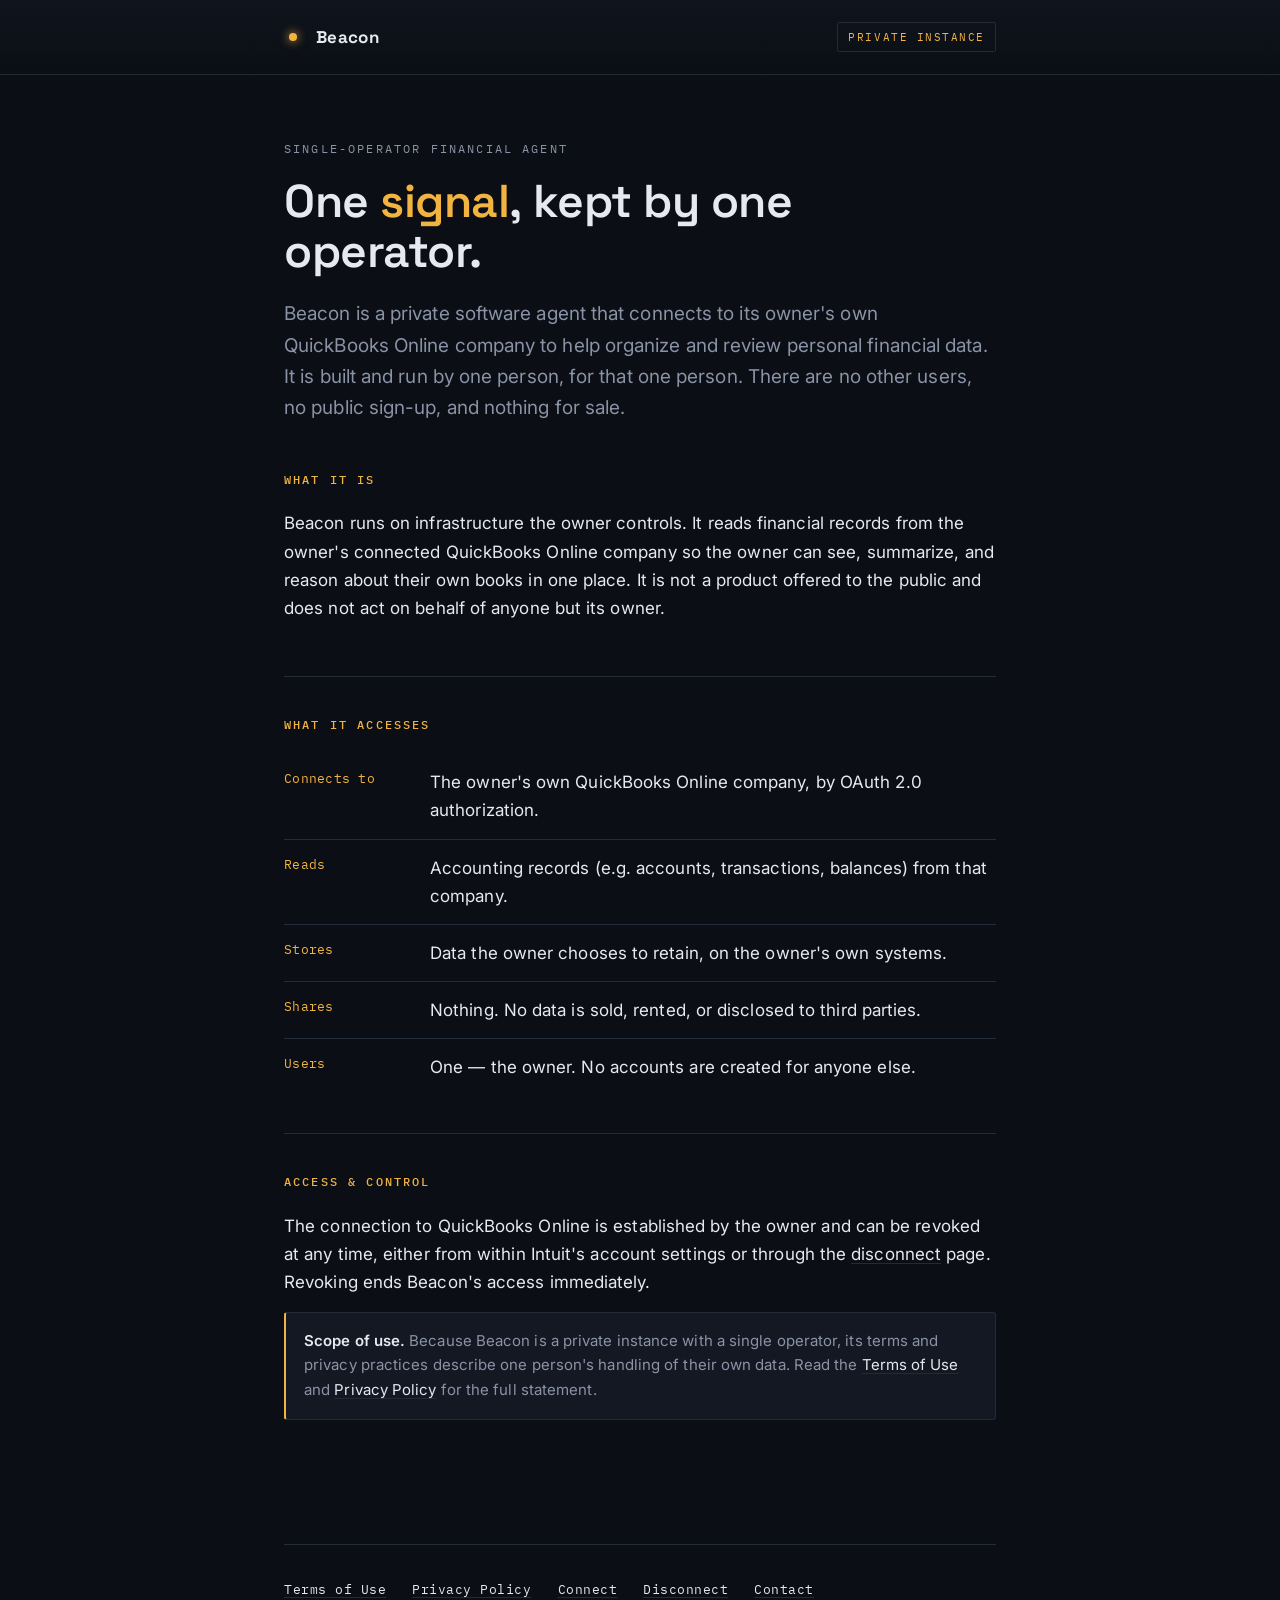
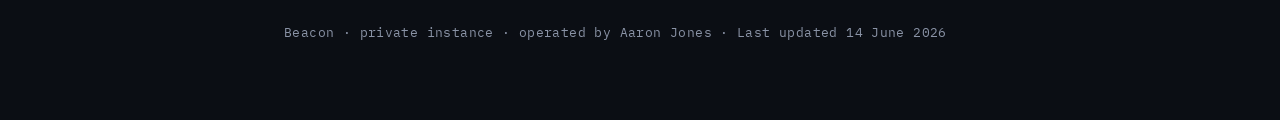
==== index.html @ 0bfb26af "Add files via upload" ====
<!DOCTYPE html>
<html lang="en">
<head>
<meta charset="utf-8">
<meta name="viewport" content="width=device-width, initial-scale=1">
<title>Beacon — private finance agent</title>
<meta name="description" content="Beacon is a private, single-operator software agent that connects to its owner's own QuickBooks Online company to assist with personal financial management.">
<link rel="stylesheet" href="style.css">
</head>
<body>

<header class="top">
  <div class="top-inner">
    <span class="beacon" aria-hidden="true"><span class="ring"></span><span class="core"></span></span>
    <span class="wordmark">Beacon</span>
    <span class="tag">Private&nbsp;instance</span>
  </div>
</header>

<div class="wrap">
<main>
  <p class="eyebrow">Single-operator financial agent</p>
  <h1>One <span class="lit">signal</span>, kept by one operator.</h1>
  <p class="lede">Beacon is a private software agent that connects to its owner's own QuickBooks&nbsp;Online company to help organize and review personal financial data. It is built and run by one person, for that one person. There are no other users, no public sign-up, and nothing for sale.</p>

  <section>
    <h2>What it is</h2>
    <p>Beacon runs on infrastructure the owner controls. It reads financial records from the owner's connected QuickBooks Online company so the owner can see, summarize, and reason about their own books in one place. It is not a product offered to the public and does not act on behalf of anyone but its owner.</p>
  </section>

  <section>
    <h2>What it accesses</h2>
    <ul class="spec">
      <li><span class="k">Connects to</span><span class="v">The owner's own QuickBooks Online company, by OAuth&nbsp;2.0 authorization.</span></li>
      <li><span class="k">Reads</span><span class="v">Accounting records (e.g. accounts, transactions, balances) from that company.</span></li>
      <li><span class="k">Stores</span><span class="v">Data the owner chooses to retain, on the owner's own systems.</span></li>
      <li><span class="k">Shares</span><span class="v">Nothing. No data is sold, rented, or disclosed to third parties.</span></li>
      <li><span class="k">Users</span><span class="v">One — the owner. No accounts are created for anyone else.</span></li>
    </ul>
  </section>

  <section>
    <h2>Access &amp; control</h2>
    <p>The connection to QuickBooks Online is established by the owner and can be revoked at any time, either from within Intuit's account settings or through the <a href="disconnect.html">disconnect</a> page. Revoking ends Beacon's access immediately.</p>
    <p class="note"><strong>Scope of use.</strong> Because Beacon is a private instance with a single operator, its terms and privacy practices describe one person's handling of their own data. Read the <a href="eula.html">Terms of Use</a> and <a href="privacy.html">Privacy Policy</a> for the full statement.</p>
  </section>
</main>

<footer>
  <div class="foot-links">
    <a href="eula.html">Terms&nbsp;of&nbsp;Use</a>
    <a href="privacy.html">Privacy&nbsp;Policy</a>
    <a href="connect.html">Connect</a>
    <a href="disconnect.html">Disconnect</a>
    <a href="mailto:idealimagellc@gmail.com">Contact</a>
  </div>
  <p class="foot-meta">Beacon · private instance · operated by Aaron Jones · Last updated 14 June 2026</p>
</footer>
</div>

</body>
</html>
---- style.css ----
/* Beacon — private instance site
   Palette:  ink #0B0E14 · surface #131823 · hairline #232A38
             text #E6E9EF · muted #8A93A6 · signal #F2B441
   Type:     Space Grotesk (display) · Inter (body) · IBM Plex Mono (utility) */

@import url('https://fonts.googleapis.com/css2?family=Inter:wght@400;500;600&family=IBM+Plex+Mono:wght@400;500&family=Space+Grotesk:wght@500;600;700&display=swap');

:root{
  --ink:#0B0E14;
  --surface:#131823;
  --surface-2:#0F141D;
  --hairline:#232A38;
  --text:#E6E9EF;
  --muted:#8A93A6;
  --signal:#F2B441;
  --signal-dim:rgba(242,180,65,.14);
  --maxw:760px;
}

*{box-sizing:border-box;}
html{-webkit-text-size-adjust:100%;}
body{
  margin:0;
  background:var(--ink);
  color:var(--text);
  font-family:'Inter',system-ui,-apple-system,sans-serif;
  font-size:17px;
  line-height:1.65;
  letter-spacing:.005em;
  -webkit-font-smoothing:antialiased;
}

.wrap{max-width:var(--maxw);margin:0 auto;padding:0 24px;}

/* ---- top bar / beacon mark ---- */
header.top{
  border-bottom:1px solid var(--hairline);
  background:linear-gradient(180deg,var(--surface-2),transparent);
}
.top-inner{
  max-width:var(--maxw);margin:0 auto;padding:22px 24px;
  display:flex;align-items:center;gap:14px;
}
.beacon{
  position:relative;width:18px;height:18px;flex:none;
}
.beacon .core{
  position:absolute;inset:5px;border-radius:50%;
  background:var(--signal);
  box-shadow:0 0 10px 1px rgba(242,180,65,.7);
}
.beacon .ring{
  position:absolute;inset:0;border-radius:50%;
  border:1px solid var(--signal);
  opacity:0;
  animation:pulse 3.4s ease-out infinite;
}
@keyframes pulse{
  0%{transform:scale(.4);opacity:.8;}
  70%{opacity:0;}
  100%{transform:scale(1.9);opacity:0;}
}
.wordmark{
  font-family:'Space Grotesk',sans-serif;
  font-weight:700;font-size:17px;letter-spacing:.02em;
}
.tag{
  margin-left:auto;
  font-family:'IBM Plex Mono',monospace;
  font-size:11px;letter-spacing:.14em;text-transform:uppercase;
  color:var(--signal);
  border:1px solid var(--hairline);
  padding:5px 10px;border-radius:2px;
}

/* ---- hero ---- */
main{padding:64px 0 40px;}
.eyebrow{
  font-family:'IBM Plex Mono',monospace;
  font-size:12px;letter-spacing:.18em;text-transform:uppercase;
  color:var(--muted);margin:0 0 18px;
}
h1{
  font-family:'Space Grotesk',sans-serif;
  font-weight:600;
  font-size:clamp(30px,6vw,46px);
  line-height:1.08;letter-spacing:-.01em;
  margin:0 0 22px;
}
h1 .lit{color:var(--signal);}
.lede{font-size:19px;color:var(--muted);max-width:60ch;margin:0 0 8px;}

/* ---- sections ---- */
section{padding:38px 0;border-top:1px solid var(--hairline);}
section:first-of-type{border-top:none;}
h2{
  font-family:'IBM Plex Mono',monospace;
  font-weight:500;font-size:12px;letter-spacing:.18em;text-transform:uppercase;
  color:var(--signal);margin:0 0 20px;
}
h3{
  font-family:'Space Grotesk',sans-serif;
  font-weight:600;font-size:20px;margin:30px 0 10px;letter-spacing:-.01em;
}
p{margin:0 0 16px;}
.muted{color:var(--muted);}
a{color:var(--text);text-decoration:underline;text-decoration-color:var(--hairline);text-underline-offset:3px;}
a:hover{text-decoration-color:var(--signal);color:var(--signal);}

ul.spec{list-style:none;padding:0;margin:0;}
ul.spec li{
  display:flex;gap:16px;padding:14px 0;border-bottom:1px solid var(--hairline);
}
ul.spec li:last-child{border-bottom:none;}
ul.spec .k{
  font-family:'IBM Plex Mono',monospace;font-size:13px;color:var(--signal);
  flex:none;width:130px;letter-spacing:.02em;
}
ul.spec .v{color:var(--text);}

.note{
  background:var(--surface);
  border:1px solid var(--hairline);
  border-left:2px solid var(--signal);
  padding:16px 18px;border-radius:3px;
  font-size:15px;color:var(--muted);
}
.note strong{color:var(--text);font-weight:600;}

/* legal documents */
.doc h2{margin-top:34px;color:var(--text);
  font-family:'Space Grotesk',sans-serif;font-size:19px;
  letter-spacing:-.01em;text-transform:none;font-weight:600;}
.doc h2:first-of-type{margin-top:0;}
.doc p,.doc li{font-size:16px;color:#C9CFDB;}
.doc ul{padding-left:20px;}
.doc li{margin-bottom:8px;}
.fill{color:var(--signal);font-family:'IBM Plex Mono',monospace;font-size:.92em;}

/* ---- footer ---- */
footer{
  border-top:1px solid var(--hairline);
  margin-top:30px;padding:34px 0 60px;
}
.foot-links{
  display:flex;flex-wrap:wrap;gap:10px 26px;
  font-family:'IBM Plex Mono',monospace;font-size:13px;letter-spacing:.04em;
  margin-bottom:22px;
}
.foot-meta{font-size:13px;color:var(--muted);font-family:'IBM Plex Mono',monospace;letter-spacing:.03em;}
.back{
  font-family:'IBM Plex Mono',monospace;font-size:13px;
  display:inline-block;margin-bottom:30px;color:var(--muted);
}

@media (max-width:560px){
  body{font-size:16px;}
  ul.spec li{flex-direction:column;gap:4px;}
  ul.spec .k{width:auto;}
}

@media (prefers-reduced-motion:reduce){
  .beacon .ring{animation:none;}
}

:focus-visible{outline:2px solid var(--signal);outline-offset:3px;border-radius:2px;}
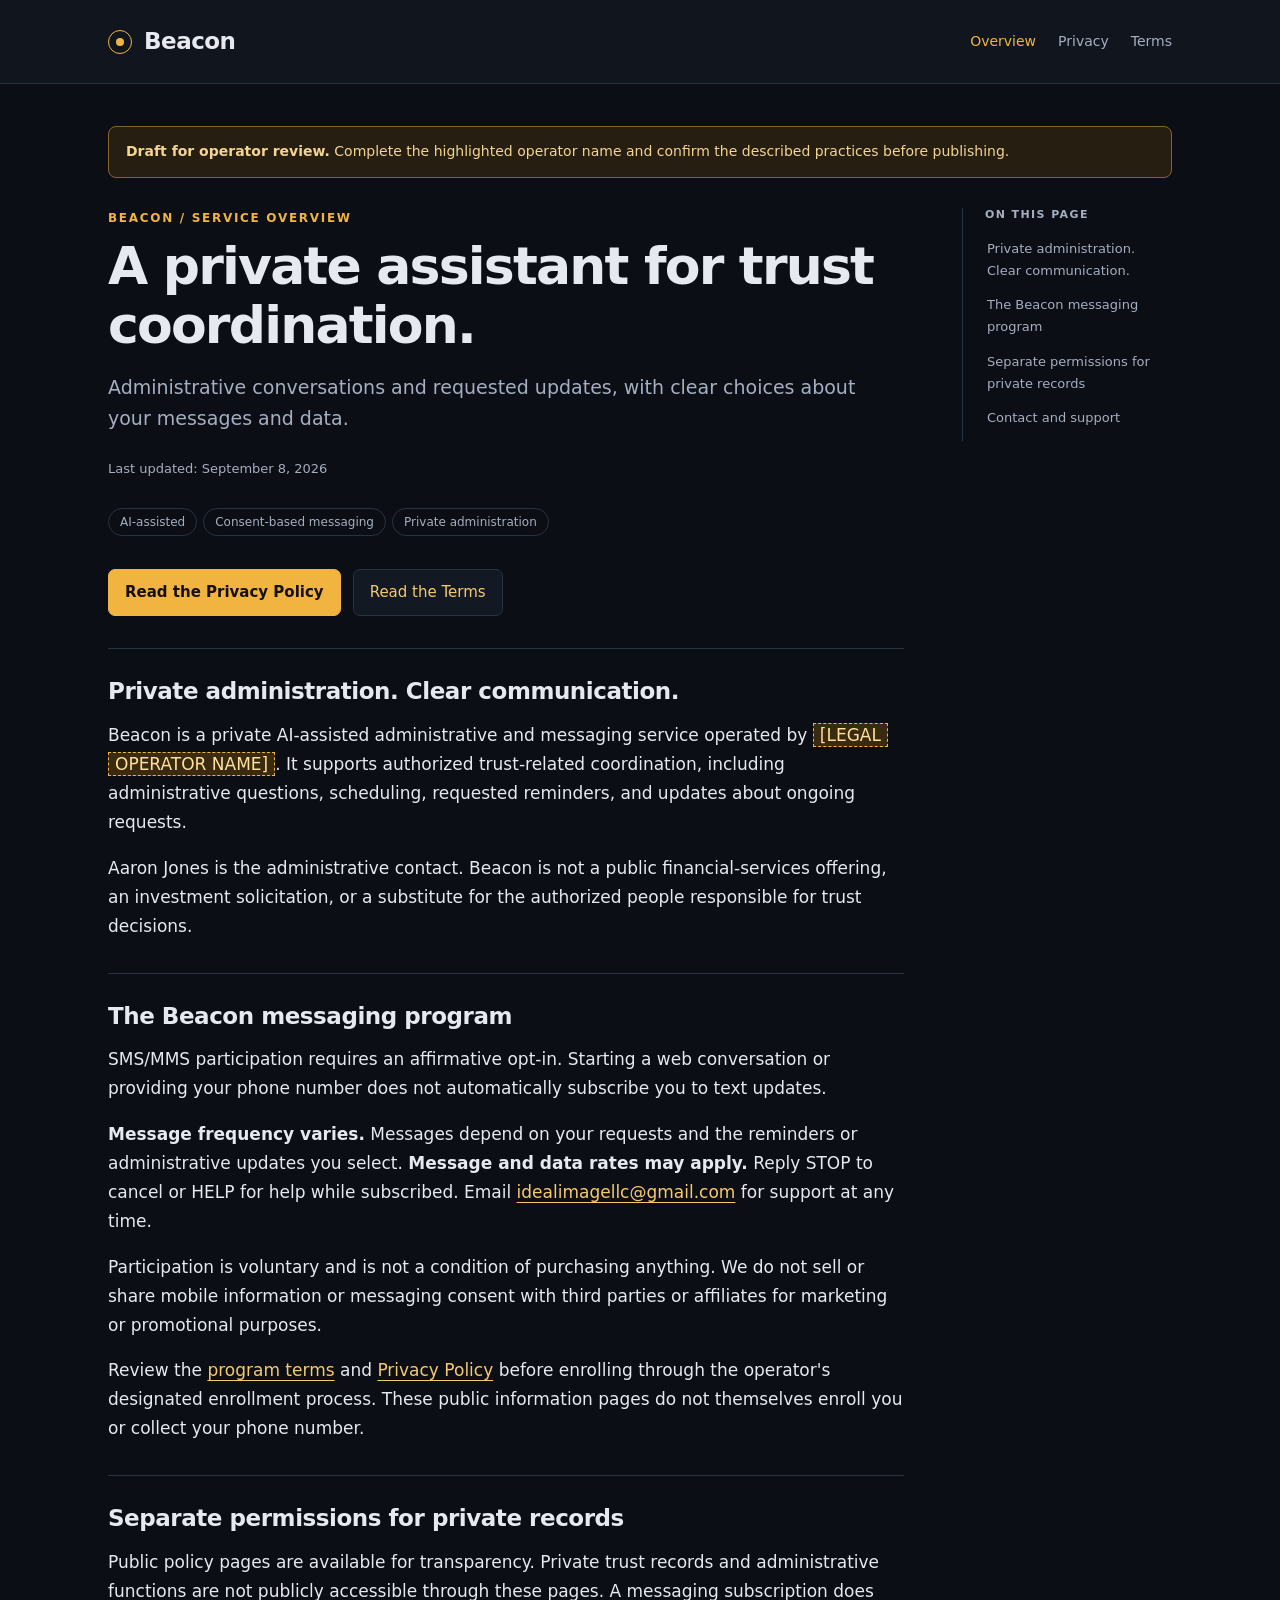
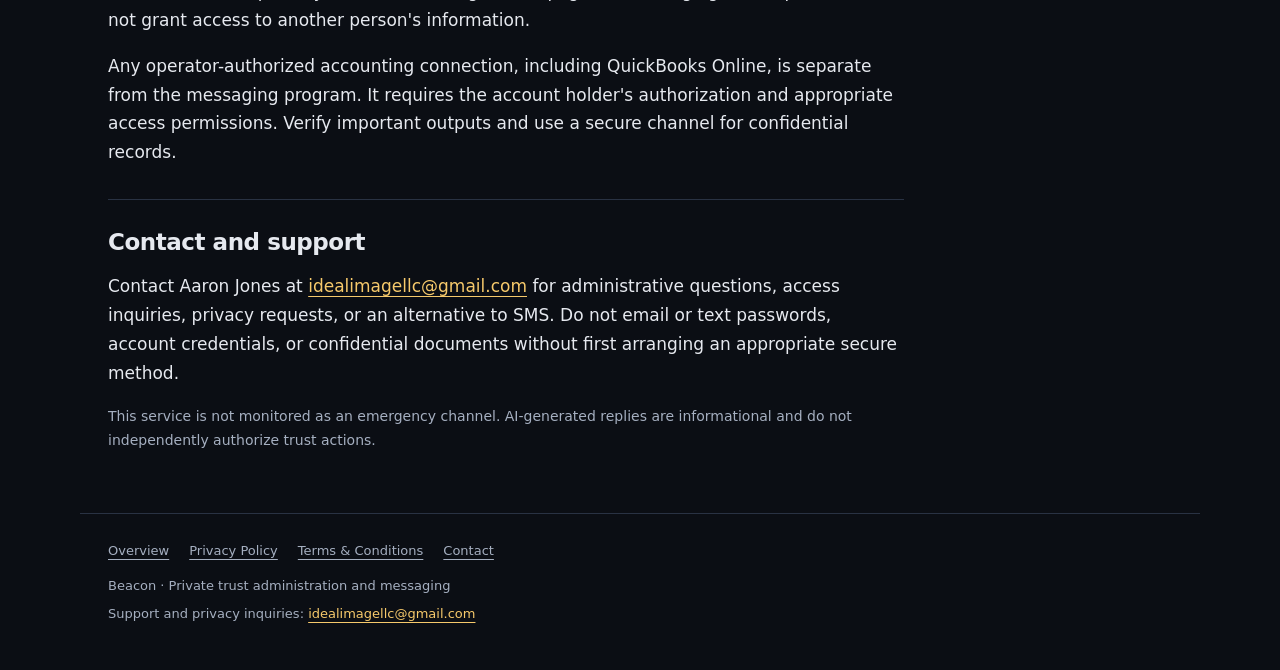
==== commit c4a3359a: "Add files via upload" ====
--- a/index.html
+++ b/index.html
@@ -3,60 +3,86 @@
 <head>
 <meta charset="utf-8">
 <meta name="viewport" content="width=device-width, initial-scale=1">
-<title>Beacon — private finance agent</title>
-<meta name="description" content="Beacon is a private, single-operator software agent that connects to its owner's own QuickBooks Online company to assist with personal financial management.">
-<link rel="stylesheet" href="style.css">
+<meta name="description" content="Administrative conversations and requested updates, with clear choices about your messages and data.">
+<meta name="referrer" content="strict-origin-when-cross-origin">
+<meta name="color-scheme" content="dark light">
+<title>Beacon — A private assistant for trust coordination.</title>
+<style>
+:root{color-scheme:dark;--bg:#0b0e14;--panel:#131923;--panel2:#10151e;--ink:#e6e9ef;--muted:#a5afc0;--line:#293243;--signal:#f2b441;--link:#f6c96b;--max:1120px}
+*{box-sizing:border-box}html{scroll-behavior:smooth;scroll-padding-top:24px;-webkit-text-size-adjust:100%}
+body{margin:0;background:var(--bg);color:var(--ink);font-family:system-ui,-apple-system,BlinkMacSystemFont,"Segoe UI",sans-serif;font-size:17px;line-height:1.7}
+a{color:var(--link);text-underline-offset:4px;overflow-wrap:anywhere}a:hover{text-decoration-thickness:2px}a:focus-visible{outline:3px solid var(--signal);outline-offset:5px;border-radius:3px}
+.skip{position:absolute;top:-100px;left:20px;padding:12px 18px;background:var(--signal);color:var(--bg);z-index:10}.skip:focus{top:12px}
+header{border-bottom:1px solid var(--line);background:var(--panel2)}.header-inner{max-width:var(--max);margin:auto;padding:22px 28px;display:flex;align-items:center;gap:16px;justify-content:space-between;flex-wrap:wrap}
+.brand{display:flex;gap:12px;align-items:center;color:var(--ink);text-decoration:none;font-size:23px;font-weight:700;letter-spacing:-.5px}.beacon{display:inline-block;position:relative;width:24px;height:24px;border:1px solid var(--signal);border-radius:50%;flex:none}.beacon:after{content:"";position:absolute;inset:7px;background:var(--signal);border-radius:50%}
+.top-nav{display:flex;gap:22px;flex-wrap:wrap;font-size:14px}.top-nav a{text-decoration:none;color:var(--muted)}.top-nav a[aria-current="page"]{color:var(--signal)}
+.shell{max-width:var(--max);margin:auto;padding:42px 28px 26px}.draft-note{padding:13px 17px;border:1px solid #856527;background:#251e11;border-radius:8px;margin:0 0 30px;font-size:14px;color:#f4d592}
+.layout{display:grid;grid-template-columns:minmax(0,1fr) 210px;gap:58px;align-items:start}.article{min-width:0}.eyebrow{color:var(--signal);font-size:12px;font-weight:650;letter-spacing:1.7px;text-transform:uppercase;margin:0 0 9px}
+h1{font-size:clamp(35px,5vw,52px);line-height:1.12;letter-spacing:-1.8px;margin:0 0 18px;font-weight:700}h2{font-size:23px;line-height:1.3;letter-spacing:-.45px;margin:0 0 14px}h3{font-size:17px;line-height:1.45;margin:24px 0 9px}
+p{margin:0 0 17px}.lede{font-size:19px;color:var(--muted);line-height:1.65;margin-bottom:24px}.meta{font-size:13px;color:var(--muted);margin-bottom:25px}.section{border-top:1px solid var(--line);padding-top:28px;margin-top:32px}.section>p:last-child{margin-bottom:0}
+.summary{padding:20px 22px;border:1px solid var(--line);border-radius:12px;background:var(--panel);margin:24px 0 28px}.summary h2{font-size:17px;margin-bottom:12px}.summary p{margin-bottom:10px;font-size:15px}.summary p:last-child{margin-bottom:0}.summary strong{color:var(--ink)}
+.notice{padding:20px 22px;border-left:3px solid var(--signal);border-radius:0 8px 8px 0;background:var(--panel2);margin:22px 0}.notice p:last-child{margin-bottom:0}
+.required-detail{background:#3a2a0f;color:#ffe0a1;border:1px dashed var(--signal);padding:1px 6px;box-decoration-break:clone;-webkit-box-decoration-break:clone;overflow-wrap:anywhere}
+.toc{position:sticky;top:28px;border-left:1px solid var(--line);padding-left:22px;font-size:13px}.toc h2{font-size:11px;text-transform:uppercase;letter-spacing:1.4px;color:var(--muted);margin-bottom:16px}.toc ol{list-style:none;padding:0;margin:0}.toc li{margin:0 0 12px}.toc a{text-decoration:none;color:var(--muted)}.toc a:hover{color:var(--signal)}
+dl{margin:18px 0}dt{font-weight:650;color:var(--ink);margin-top:18px}dd{margin:4px 0 0;color:var(--muted)}ul{padding-left:23px;margin:14px 0 18px}li{padding-left:2px;margin-bottom:9px}.small{font-size:14px;color:var(--muted)}.pill{display:inline-block;border:1px solid var(--line);border-radius:999px;font-size:12px;padding:3px 11px;color:var(--muted);margin-right:6px;margin-bottom:8px}.actions{display:flex;flex-wrap:wrap;gap:12px;margin-top:25px}.button{padding:10px 16px;border:1px solid var(--line);background:var(--panel);border-radius:7px;text-decoration:none;font-size:15px}.button.primary{background:var(--signal);border-color:var(--signal);color:#151009;font-weight:650}
+footer{border-top:1px solid var(--line);max-width:var(--max);margin:35px auto 0;padding:26px 28px 38px;font-size:13px;color:var(--muted)}.foot-links{display:flex;flex-wrap:wrap;gap:20px;margin-bottom:13px}footer p{margin-bottom:6px}.foot-links a{color:var(--muted)}
+@media(max-width:860px){.layout{grid-template-columns:minmax(0,1fr);gap:28px}.toc{display:none;position:static;grid-row:1;border:1px solid var(--line);padding:15px 17px;border-radius:8px}.toc h2{margin-bottom:10px}.toc ol{display:flex;gap:7px 17px;flex-wrap:wrap}.toc li{margin:0}.shell{padding-top:26px}.draft-note{margin-bottom:20px}}
+@media(max-width:480px){body{font-size:16px}.header-inner,.shell{padding-left:20px;padding-right:20px}.header-inner{gap:15px}.top-nav{gap:18px}.lede{font-size:18px}.summary,.notice{padding:17px}.toc{font-size:12px}h2{font-size:21px}.section{padding-top:23px;margin-top:27px}footer{padding-left:20px;padding-right:20px}h1{letter-spacing:-1.1px}}
+@media(prefers-reduced-motion:reduce){html{scroll-behavior:auto}}
+@media print{:root{color-scheme:light;--bg:#fff;--ink:#111;--muted:#444;--line:#bbb;--panel:#f5f5f5;--panel2:#f8f8f8;--signal:#6e4800;--link:#111}body{font-size:11pt}.top-nav,.toc,.skip{display:none}.layout{display:block}.header-inner,.shell,footer{max-width:none;padding-left:0;padding-right:0}.shell{padding-top:20px}h1{font-size:30pt}h2{break-after:avoid}p{orphans:3;widows:3}.summary,.notice{break-inside:avoid}footer{margin-top:20px}.required-detail{color:#111;background:#eee}.draft-note{color:#111;background:#eee}}
+</style>
 </head>
 <body>
+<!-- PRE-PUBLICATION: Replace [LEGAL OPERATOR NAME], verify all actual practices,
+     and remove the draft notice below only after review. No messaging backend is included. -->
+<a class="skip" href="#main">Skip to content</a>
+<header><div class="header-inner"><a class="brand" href="index.html"><span class="beacon" aria-hidden="true"></span>Beacon</a><nav class="top-nav" aria-label="Main navigation"><a href="index.html" aria-current="page">Overview</a><a href="privacy.html">Privacy</a><a href="terms.html">Terms</a></nav></div></header>
+<div class="shell">
+<!-- DRAFT_NOTICE_START -->
+<p class="draft-note"><strong>Draft for operator review.</strong> Complete the highlighted operator name and confirm the described practices before publishing.</p>
+<!-- DRAFT_NOTICE_END -->
+<div class="layout">
+<main class="article" id="main">
+<p class="eyebrow">Beacon / Service overview</p>
+<h1>A private assistant for trust coordination.</h1>
+<p class="lede">Administrative conversations and requested updates, with clear choices about your messages and data.</p>
+<p class="meta">Last updated: <time datetime="2026-09-08">September 8, 2026</time></p>
+<p><span class="pill">AI-assisted</span><span class="pill">Consent-based messaging</span><span class="pill">Private administration</span></p>
+<div class="actions"><a class="button primary" href="privacy.html">Read the Privacy Policy</a><a class="button" href="terms.html">Read the Terms</a></div>
+<section class="section" id="about"><h2>Private administration. Clear communication.</h2>
 
-<header class="top">
-  <div class="top-inner">
-    <span class="beacon" aria-hidden="true"><span class="ring"></span><span class="core"></span></span>
-    <span class="wordmark">Beacon</span>
-    <span class="tag">Private&nbsp;instance</span>
-  </div>
-</header>
+<p>Beacon is a private AI-assisted administrative and messaging service operated by <mark class="required-detail">[LEGAL OPERATOR NAME]</mark>. It supports authorized trust-related coordination, including administrative questions, scheduling, requested reminders, and updates about ongoing requests.</p>
+<p>Aaron Jones is the administrative contact. Beacon is not a public financial-services offering, an investment solicitation, or a substitute for the authorized people responsible for trust decisions.</p>
 
-<div class="wrap">
-<main>
-  <p class="eyebrow">Single-operator financial agent</p>
-  <h1>One <span class="lit">signal</span>, kept by one operator.</h1>
-  <p class="lede">Beacon is a private software agent that connects to its owner's own QuickBooks&nbsp;Online company to help organize and review personal financial data. It is built and run by one person, for that one person. There are no other users, no public sign-up, and nothing for sale.</p>
+</section>
+<section class="section" id="messaging"><h2>The Beacon messaging program</h2>
 
-  <section>
-    <h2>What it is</h2>
-    <p>Beacon runs on infrastructure the owner controls. It reads financial records from the owner's connected QuickBooks Online company so the owner can see, summarize, and reason about their own books in one place. It is not a product offered to the public and does not act on behalf of anyone but its owner.</p>
-  </section>
+<p>SMS/MMS participation requires an affirmative opt-in. Starting a web conversation or providing your phone number does not automatically subscribe you to text updates.</p>
+<p><strong>Message frequency varies.</strong> Messages depend on your requests and the reminders or administrative updates you select. <strong>Message and data rates may apply.</strong> Reply STOP to cancel or HELP for help while subscribed. Email <a href="mailto:idealimagellc@gmail.com">idealimagellc@gmail.com</a> for support at any time.</p>
+<p>Participation is voluntary and is not a condition of purchasing anything. We do not sell or share mobile information or messaging consent with third parties or affiliates for marketing or promotional purposes.</p>
+<p>Review the <a href="terms.html#sms-program">program terms</a> and <a href="privacy.html">Privacy Policy</a> before enrolling through the operator's designated enrollment process. These public information pages do not themselves enroll you or collect your phone number.</p>
 
-  <section>
-    <h2>What it accesses</h2>
-    <ul class="spec">
-      <li><span class="k">Connects to</span><span class="v">The owner's own QuickBooks Online company, by OAuth&nbsp;2.0 authorization.</span></li>
-      <li><span class="k">Reads</span><span class="v">Accounting records (e.g. accounts, transactions, balances) from that company.</span></li>
-      <li><span class="k">Stores</span><span class="v">Data the owner chooses to retain, on the owner's own systems.</span></li>
-      <li><span class="k">Shares</span><span class="v">Nothing. No data is sold, rented, or disclosed to third parties.</span></li>
-      <li><span class="k">Users</span><span class="v">One — the owner. No accounts are created for anyone else.</span></li>
-    </ul>
-  </section>
+</section>
+<section class="section" id="access"><h2>Separate permissions for private records</h2>
 
-  <section>
-    <h2>Access &amp; control</h2>
-    <p>The connection to QuickBooks Online is established by the owner and can be revoked at any time, either from within Intuit's account settings or through the <a href="disconnect.html">disconnect</a> page. Revoking ends Beacon's access immediately.</p>
-    <p class="note"><strong>Scope of use.</strong> Because Beacon is a private instance with a single operator, its terms and privacy practices describe one person's handling of their own data. Read the <a href="eula.html">Terms of Use</a> and <a href="privacy.html">Privacy Policy</a> for the full statement.</p>
-  </section>
+<p>Public policy pages are available for transparency. Private trust records and administrative functions are not publicly accessible through these pages. A messaging subscription does not grant access to another person's information.</p>
+<p>Any operator-authorized accounting connection, including QuickBooks Online, is separate from the messaging program. It requires the account holder's authorization and appropriate access permissions. Verify important outputs and use a secure channel for confidential records.</p>
+
+</section>
+<section class="section" id="contact"><h2>Contact and support</h2>
+
+<p>Contact Aaron Jones at <a href="mailto:idealimagellc@gmail.com">idealimagellc@gmail.com</a> for administrative questions, access inquiries, privacy requests, or an alternative to SMS. Do not email or text passwords, account credentials, or confidential documents without first arranging an appropriate secure method.</p>
+<p class="small">This service is not monitored as an emergency channel. AI-generated replies are informational and do not independently authorize trust actions.</p>
+
+</section>
 </main>
-
+<aside class="toc" aria-label="On this page"><h2>On this page</h2><ol><li><a href="#about">Private administration. Clear communication.</a></li><li><a href="#messaging">The Beacon messaging program</a></li><li><a href="#access">Separate permissions for private records</a></li><li><a href="#contact">Contact and support</a></li></ol></aside>
+</div>
+</div>
 <footer>
-  <div class="foot-links">
-    <a href="eula.html">Terms&nbsp;of&nbsp;Use</a>
-    <a href="privacy.html">Privacy&nbsp;Policy</a>
-    <a href="connect.html">Connect</a>
-    <a href="disconnect.html">Disconnect</a>
-    <a href="mailto:idealimagellc@gmail.com">Contact</a>
-  </div>
-  <p class="foot-meta">Beacon · private instance · operated by Aaron Jones · Last updated 14 June 2026</p>
+<div class="foot-links"><a href="index.html">Overview</a><a href="privacy.html">Privacy Policy</a><a href="terms.html">Terms &amp; Conditions</a><a href="mailto:idealimagellc@gmail.com">Contact</a></div>
+<p>Beacon · Private trust administration and messaging</p>
+<p>Support and privacy inquiries: <a href="mailto:idealimagellc@gmail.com">idealimagellc@gmail.com</a></p>
 </footer>
-</div>
-
 </body>
 </html>
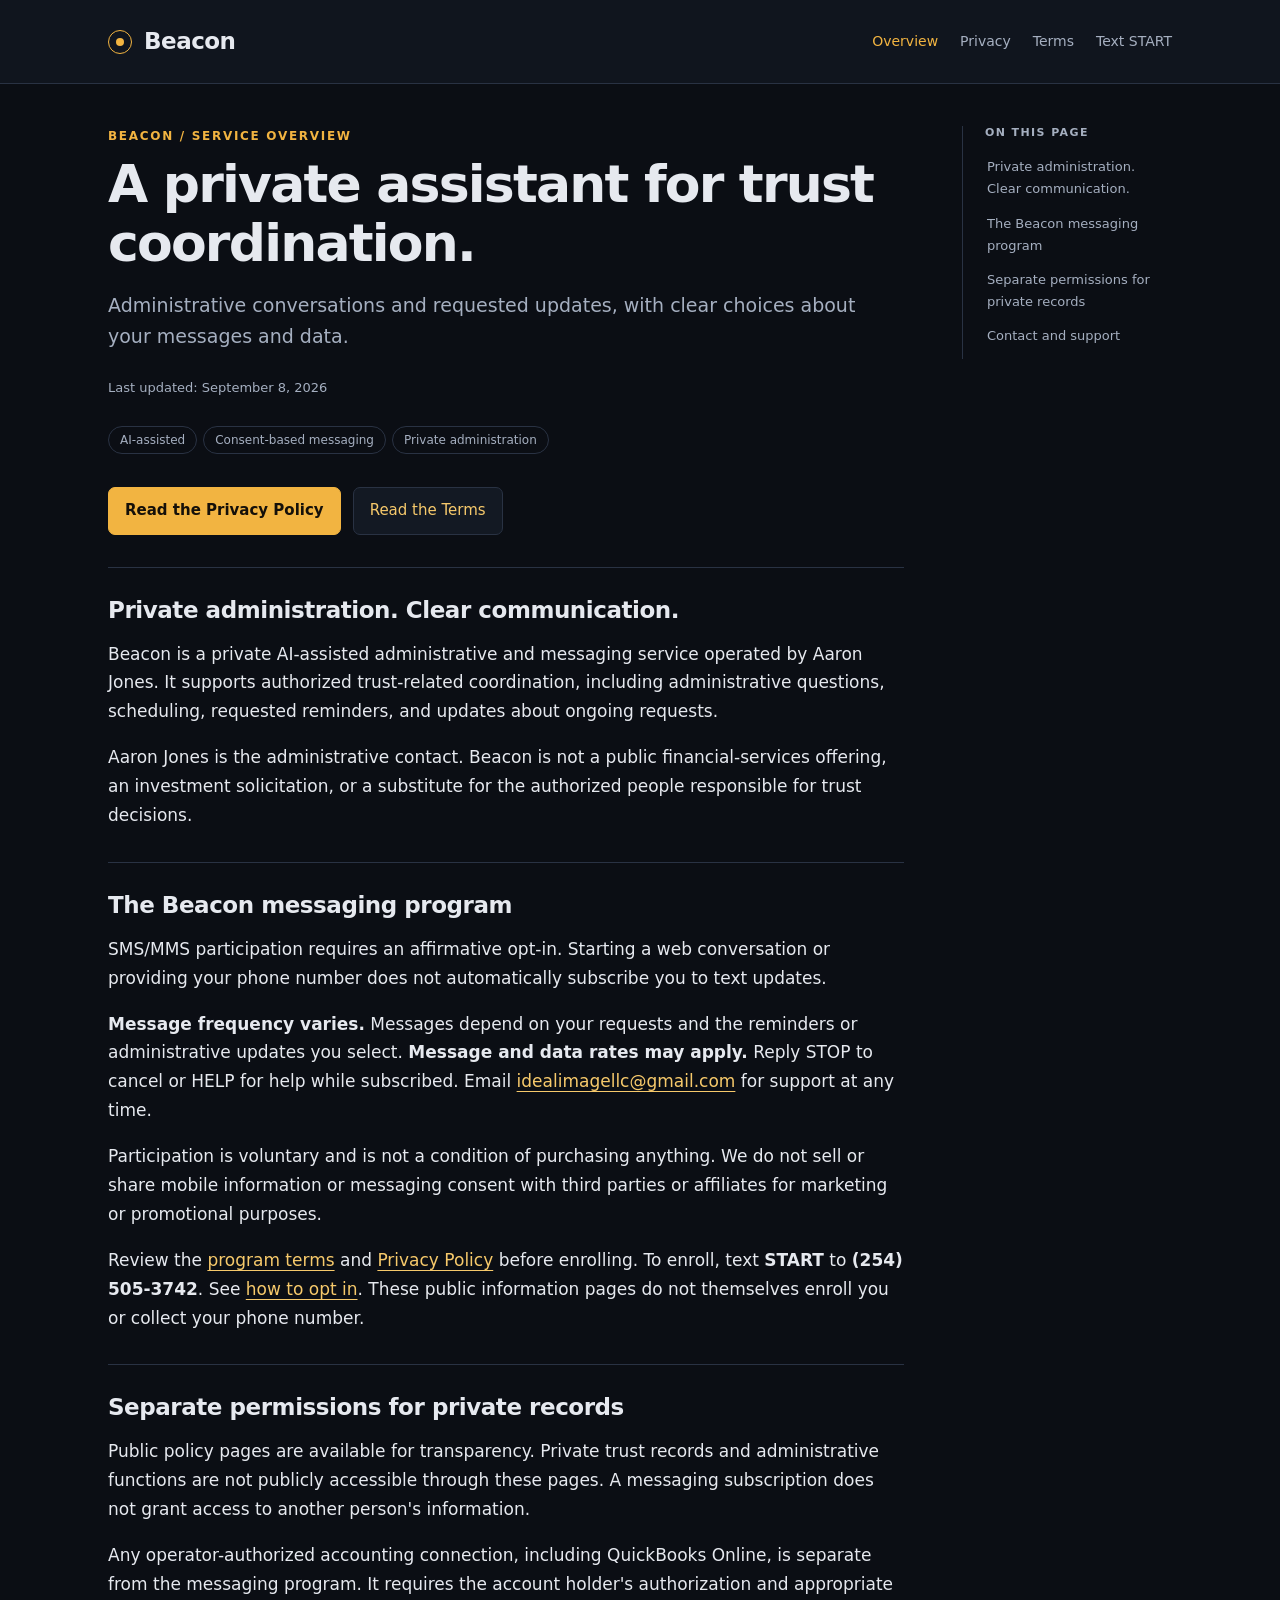
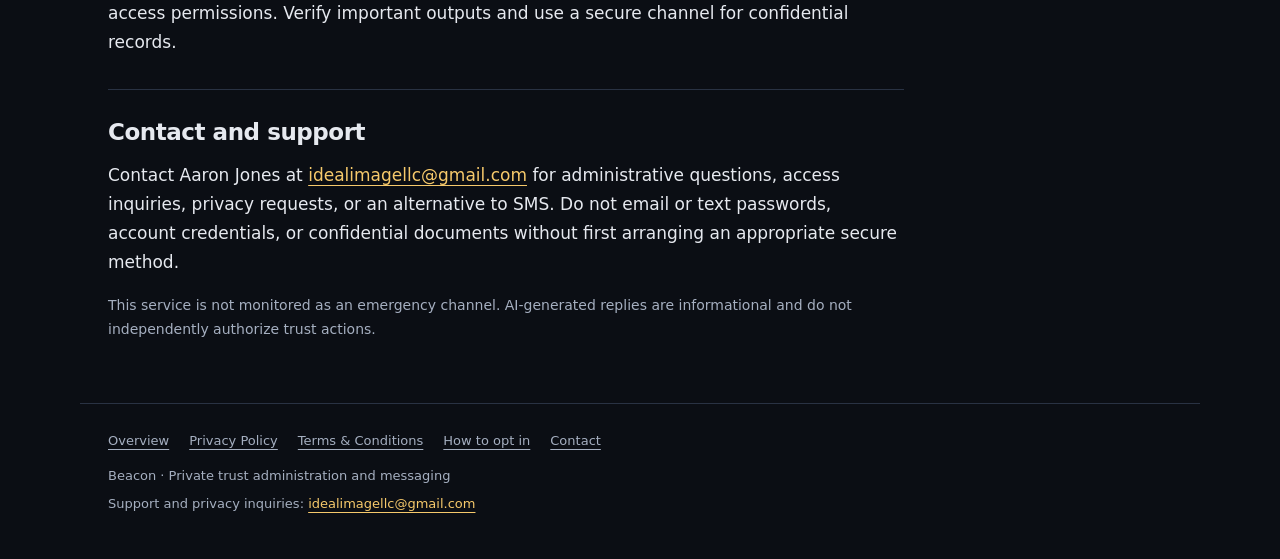
==== commit f96e749e: "Publish Beacon policy pages and add SMS/voice opt-in page Set operator to Aaron Jones, remove draft " ====
--- a/index.html
+++ b/index.html
@@ -33,14 +33,9 @@
 </style>
 </head>
 <body>
-<!-- PRE-PUBLICATION: Replace [LEGAL OPERATOR NAME], verify all actual practices,
-     and remove the draft notice below only after review. No messaging backend is included. -->
 <a class="skip" href="#main">Skip to content</a>
-<header><div class="header-inner"><a class="brand" href="index.html"><span class="beacon" aria-hidden="true"></span>Beacon</a><nav class="top-nav" aria-label="Main navigation"><a href="index.html" aria-current="page">Overview</a><a href="privacy.html">Privacy</a><a href="terms.html">Terms</a></nav></div></header>
+<header><div class="header-inner"><a class="brand" href="index.html"><span class="beacon" aria-hidden="true"></span>Beacon</a><nav class="top-nav" aria-label="Main navigation"><a href="index.html" aria-current="page">Overview</a><a href="privacy.html">Privacy</a><a href="terms.html">Terms</a><a href="optin.html">Text START</a></nav></div></header>
 <div class="shell">
-<!-- DRAFT_NOTICE_START -->
-<p class="draft-note"><strong>Draft for operator review.</strong> Complete the highlighted operator name and confirm the described practices before publishing.</p>
-<!-- DRAFT_NOTICE_END -->
 <div class="layout">
 <main class="article" id="main">
 <p class="eyebrow">Beacon / Service overview</p>
@@ -51,7 +46,7 @@
 <div class="actions"><a class="button primary" href="privacy.html">Read the Privacy Policy</a><a class="button" href="terms.html">Read the Terms</a></div>
 <section class="section" id="about"><h2>Private administration. Clear communication.</h2>
 
-<p>Beacon is a private AI-assisted administrative and messaging service operated by <mark class="required-detail">[LEGAL OPERATOR NAME]</mark>. It supports authorized trust-related coordination, including administrative questions, scheduling, requested reminders, and updates about ongoing requests.</p>
+<p>Beacon is a private AI-assisted administrative and messaging service operated by Aaron Jones. It supports authorized trust-related coordination, including administrative questions, scheduling, requested reminders, and updates about ongoing requests.</p>
 <p>Aaron Jones is the administrative contact. Beacon is not a public financial-services offering, an investment solicitation, or a substitute for the authorized people responsible for trust decisions.</p>
 
 </section>
@@ -60,7 +55,7 @@
 <p>SMS/MMS participation requires an affirmative opt-in. Starting a web conversation or providing your phone number does not automatically subscribe you to text updates.</p>
 <p><strong>Message frequency varies.</strong> Messages depend on your requests and the reminders or administrative updates you select. <strong>Message and data rates may apply.</strong> Reply STOP to cancel or HELP for help while subscribed. Email <a href="mailto:idealimagellc@gmail.com">idealimagellc@gmail.com</a> for support at any time.</p>
 <p>Participation is voluntary and is not a condition of purchasing anything. We do not sell or share mobile information or messaging consent with third parties or affiliates for marketing or promotional purposes.</p>
-<p>Review the <a href="terms.html#sms-program">program terms</a> and <a href="privacy.html">Privacy Policy</a> before enrolling through the operator's designated enrollment process. These public information pages do not themselves enroll you or collect your phone number.</p>
+<p>Review the <a href="terms.html#sms-program">program terms</a> and <a href="privacy.html">Privacy Policy</a> before enrolling. To enroll, text <strong>START</strong> to <strong>(254) 505-3742</strong>. See <a href="optin.html">how to opt in</a>. These public information pages do not themselves enroll you or collect your phone number.</p>
 
 </section>
 <section class="section" id="access"><h2>Separate permissions for private records</h2>
@@ -80,7 +75,7 @@
 </div>
 </div>
 <footer>
-<div class="foot-links"><a href="index.html">Overview</a><a href="privacy.html">Privacy Policy</a><a href="terms.html">Terms &amp; Conditions</a><a href="mailto:idealimagellc@gmail.com">Contact</a></div>
+<div class="foot-links"><a href="index.html">Overview</a><a href="privacy.html">Privacy Policy</a><a href="terms.html">Terms &amp; Conditions</a><a href="optin.html">How to opt in</a><a href="mailto:idealimagellc@gmail.com">Contact</a></div>
 <p>Beacon · Private trust administration and messaging</p>
 <p>Support and privacy inquiries: <a href="mailto:idealimagellc@gmail.com">idealimagellc@gmail.com</a></p>
 </footer>
